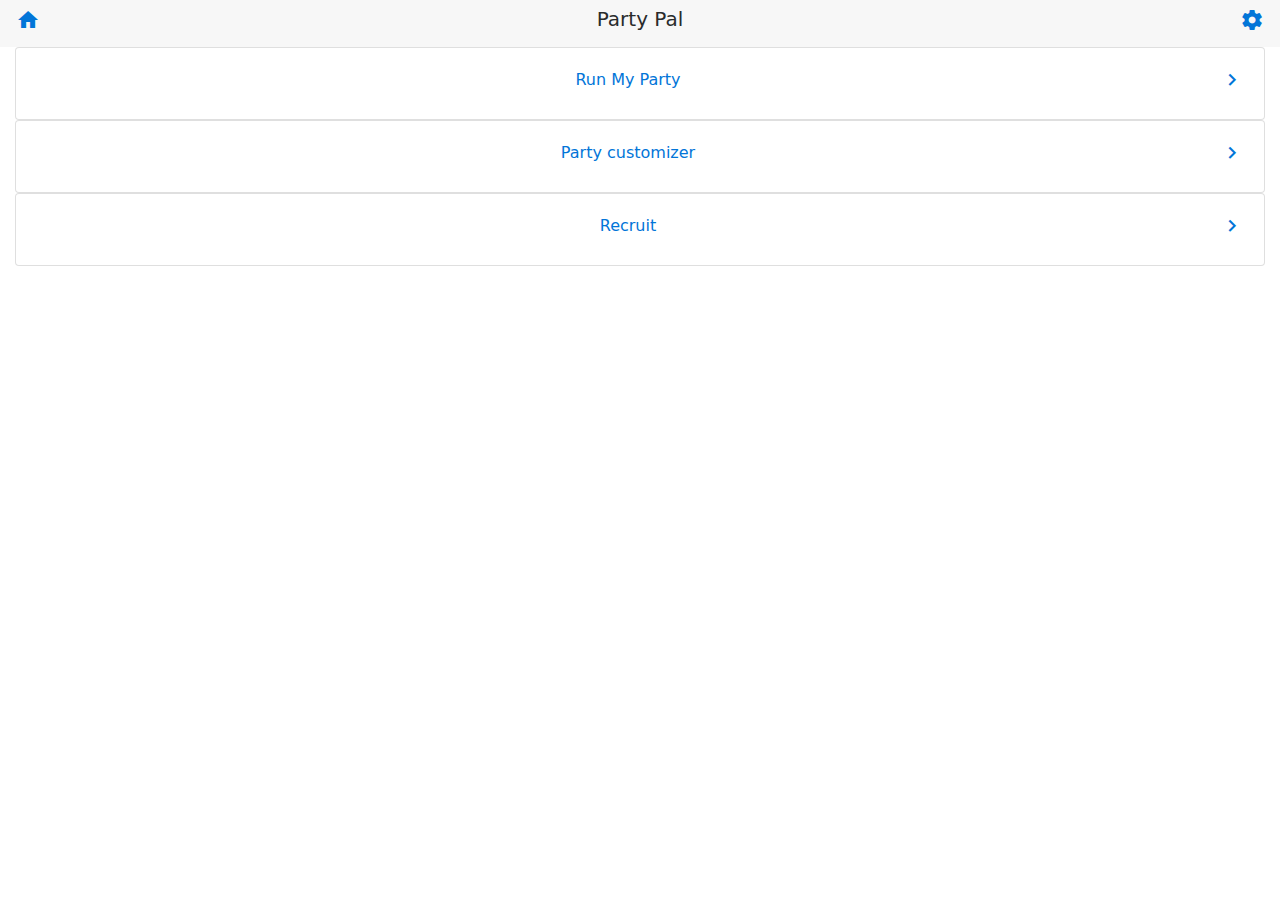
==== index.html @ d0ca40f1 "testing party pal" ====
<!doctype html>
<html lang="en">
<head>
  <meta charset="utf-8">
  <title>PartyPrepper</title>
  <base href="/">

  <!-- Hammer JS Touch Emulator: Uncomment if for desktop -->
  <!--<script src="http://cdn.rawgit.com/hammerjs/touchemulator/master/touch-emulator.js"></script>-->
  <!--<script>-->
    <!--TouchEmulator();-->
  <!--</script>-->

  <meta name="viewport" content="width=device-width, initial-scale=1">
  <link rel="icon" type="image/x-icon" href="favicon.ico">
</head>
<body>
  <app-root></app-root>
<script type="text/javascript" src="inline.bundle.js"></script><script type="text/javascript" src="polyfills.bundle.js"></script><script type="text/javascript" src="styles.bundle.js"></script><script type="text/javascript" src="vendor.bundle.js"></script><script type="text/javascript" src="main.bundle.js"></script></body>
</html>
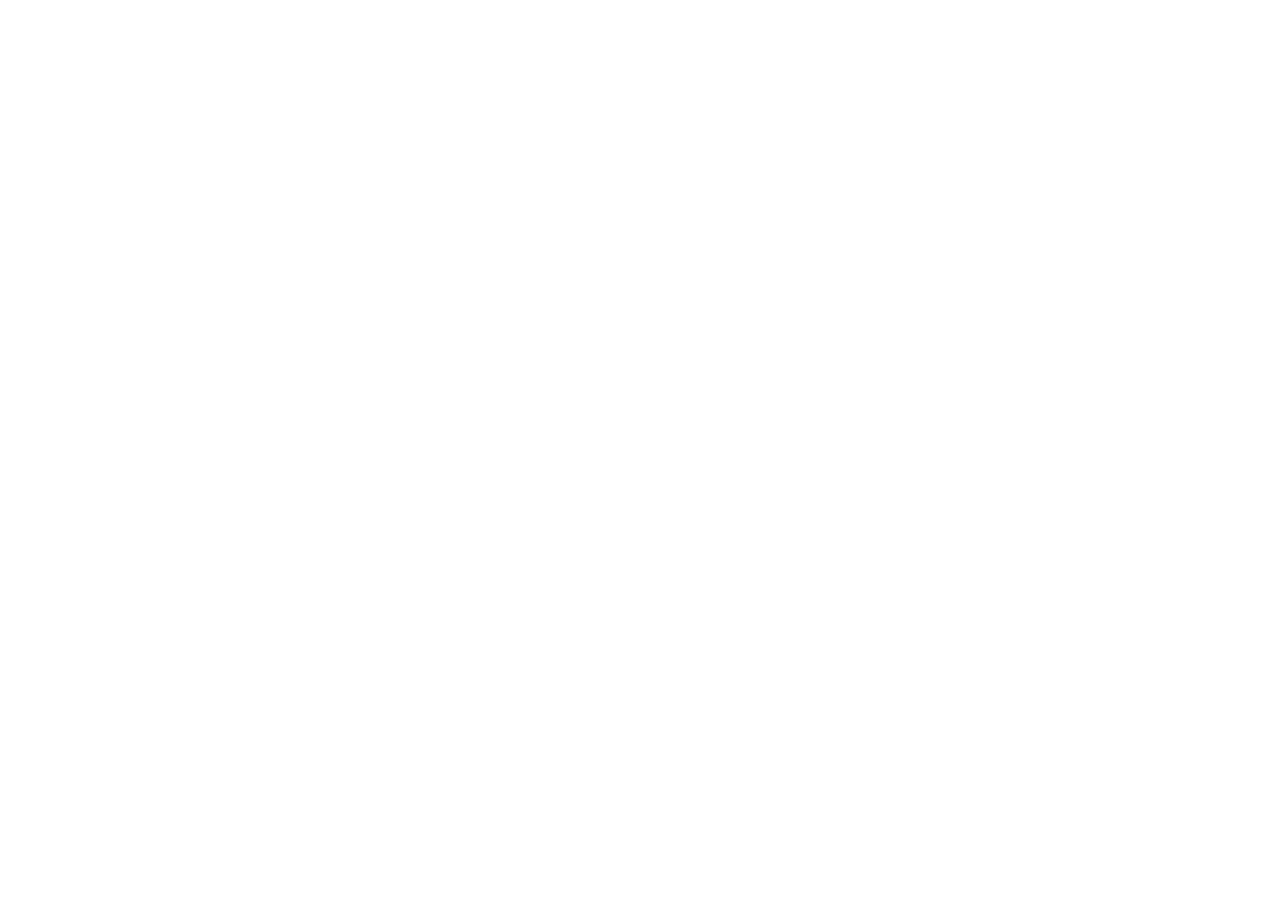
==== commit 2a36d156: "new stuff" ====
--- a/index.html
+++ b/index.html
@@ -1,20 +1 @@
-<!doctype html>
-<html lang="en">
-<head>
-  <meta charset="utf-8">
-  <title>PartyPrepper</title>
-  <base href="/">
-
-  <!-- Hammer JS Touch Emulator: Uncomment if for desktop -->
-  <!--<script src="http://cdn.rawgit.com/hammerjs/touchemulator/master/touch-emulator.js"></script>-->
-  <!--<script>-->
-    <!--TouchEmulator();-->
-  <!--</script>-->
-
-  <meta name="viewport" content="width=device-width, initial-scale=1">
-  <link rel="icon" type="image/x-icon" href="favicon.ico">
-</head>
-<body>
-  <app-root></app-root>
-<script type="text/javascript" src="inline.bundle.js"></script><script type="text/javascript" src="polyfills.bundle.js"></script><script type="text/javascript" src="styles.bundle.js"></script><script type="text/javascript" src="vendor.bundle.js"></script><script type="text/javascript" src="main.bundle.js"></script></body>
-</html>
+<!doctype html><html lang="en"><head><meta charset="utf-8"><title>Party Pal</title><base href="/"><!-- Hammer JS Touch Emulator: Uncomment if for desktop --><!--<script src="http://cdn.rawgit.com/hammerjs/touchemulator/master/touch-emulator.js"></script>--><!--<script>--><!--TouchEmulator();--><!--</script>--><meta name="viewport" content="width=device-width,initial-scale=1"><link rel="icon" type="image/x-icon" href="assets/images/pampered-pal-favicon.png"><link rel="manifest" href="assets/manifest.json"><link href="styles.126f97228aca8cd0221f.bundle.css" rel="stylesheet"/></head><body><app-root></app-root><script type="text/javascript" src="inline.328b2ddf58b8fcf422bc.bundle.js"></script><script type="text/javascript" src="polyfills.d0e1f424b0013ef51868.bundle.js"></script><script type="text/javascript" src="vendor.f7f2ecfe85cdbd61a0d4.bundle.js"></script><script type="text/javascript" src="main.cff960879d6c30791d9c.bundle.js"></script></body></html>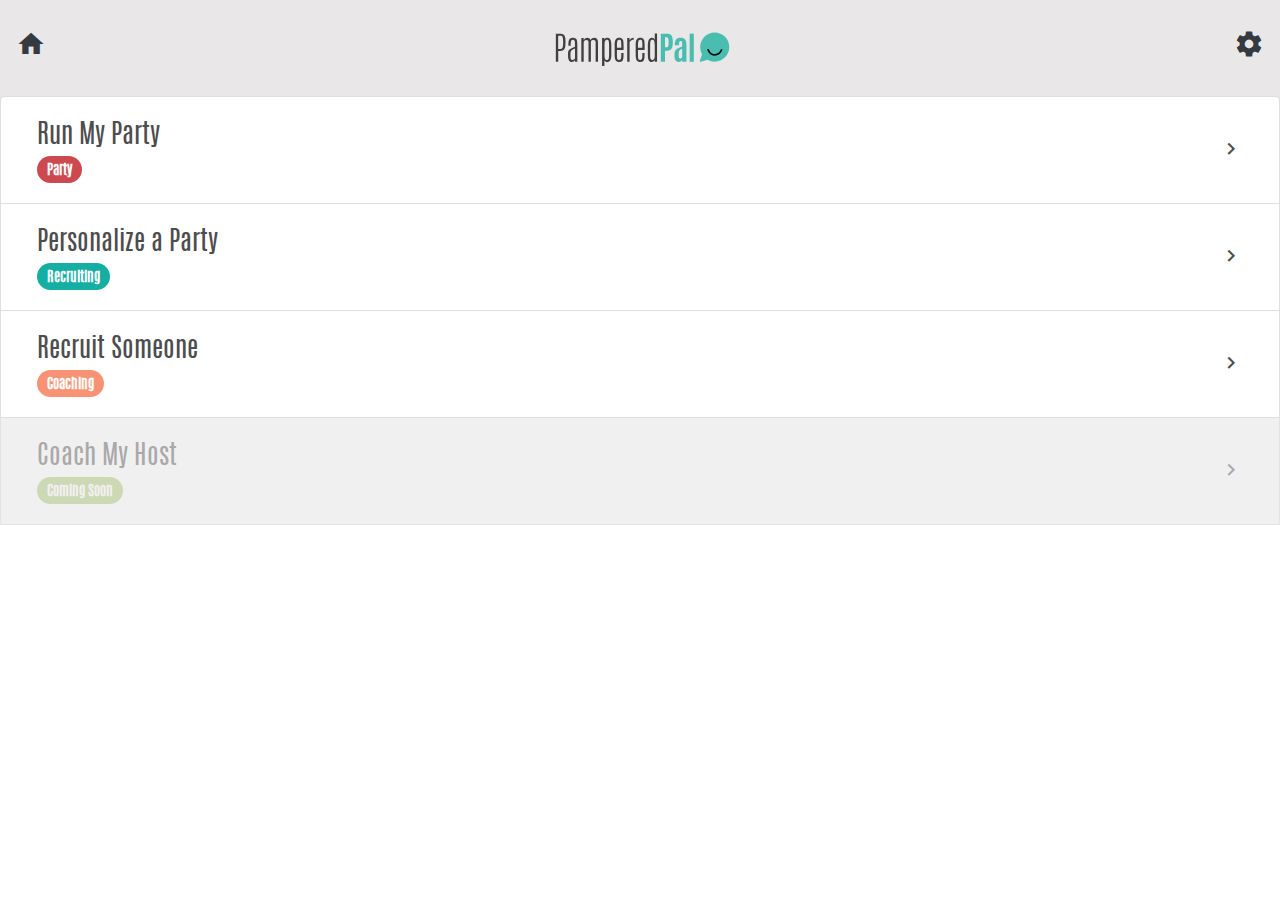
==== commit e0051c42: "notification changes" ====
--- a/index.html
+++ b/index.html
@@ -1 +1 @@
-<!doctype html><html lang="en"><head><meta charset="utf-8"><title>Party Pal</title><base href="/"><!-- Hammer JS Touch Emulator: Uncomment if for desktop --><!--<script src="http://cdn.rawgit.com/hammerjs/touchemulator/master/touch-emulator.js"></script>--><!--<script>--><!--TouchEmulator();--><!--</script>--><meta name="viewport" content="width=device-width,initial-scale=1"><link rel="icon" type="image/x-icon" href="assets/images/pampered-pal-favicon.png"><link rel="manifest" href="assets/manifest.json"><link href="styles.126f97228aca8cd0221f.bundle.css" rel="stylesheet"/></head><body><app-root></app-root><script type="text/javascript" src="inline.328b2ddf58b8fcf422bc.bundle.js"></script><script type="text/javascript" src="polyfills.d0e1f424b0013ef51868.bundle.js"></script><script type="text/javascript" src="vendor.f7f2ecfe85cdbd61a0d4.bundle.js"></script><script type="text/javascript" src="main.cff960879d6c30791d9c.bundle.js"></script></body></html>+<!doctype html><html lang="en"><head><meta charset="utf-8"><title>Pampered Pal</title><base href="/"><!-- Hammer JS Touch Emulator: Uncomment if for desktop --><!--<script src="http://cdn.rawgit.com/hammerjs/touchemulator/master/touch-emulator.js"></script>--><!--<script>--><!--TouchEmulator();--><!--</script>--><meta name="viewport" content="width=device-width,initial-scale=1"><link rel="icon" type="image/x-icon" href="assets/images/pampered-pal-favicon.png"><link rel="manifest" href="assets/manifest.json"><link href="styles.79b21856a70994ab1f66.bundle.css" rel="stylesheet"/></head><body><app-root></app-root><script type="text/javascript" src="inline.ac6337a714a608042f23.bundle.js"></script><script type="text/javascript" src="polyfills.9163b4c07072f4acea52.bundle.js"></script><script type="text/javascript" src="vendor.1a2e7ac0ac28cc5fd43e.bundle.js"></script><script type="text/javascript" src="main.cc31430e9d8f836faff4.bundle.js"></script></body></html>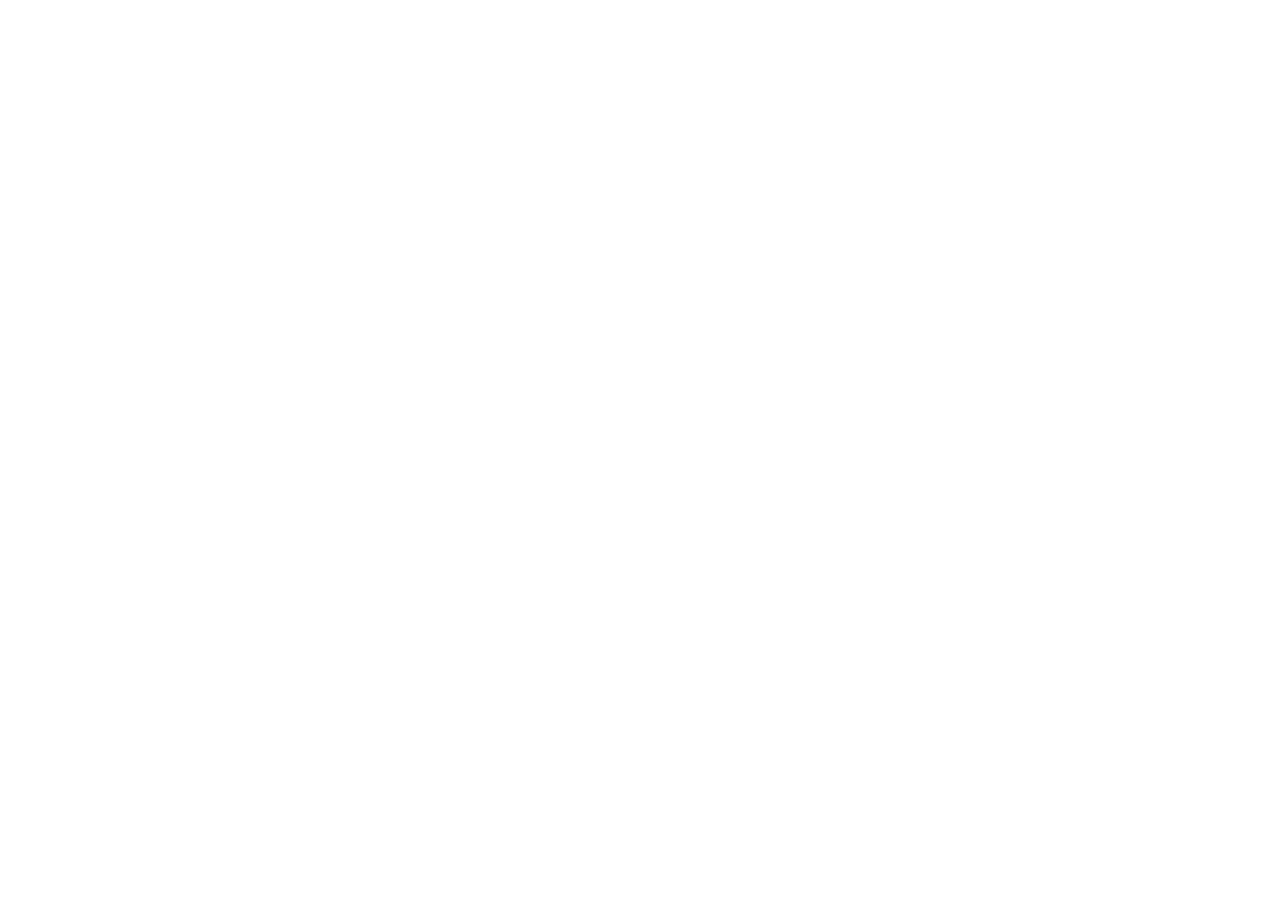
==== commit fe0e25a5: "video background" ====
--- a/index.html
+++ b/index.html
@@ -1 +1,10 @@
-<!doctype html><html lang="en"><head><meta charset="utf-8"><title>Pampered Pal</title><base href="/"><!-- Hammer JS Touch Emulator: Uncomment if for desktop --><!--<script src="http://cdn.rawgit.com/hammerjs/touchemulator/master/touch-emulator.js"></script>--><!--<script>--><!--TouchEmulator();--><!--</script>--><meta name="viewport" content="width=device-width,initial-scale=1"><link rel="icon" type="image/x-icon" href="assets/images/pampered-pal-favicon.png"><link rel="manifest" href="assets/manifest.json"><link href="styles.79b21856a70994ab1f66.bundle.css" rel="stylesheet"/></head><body><app-root></app-root><script type="text/javascript" src="inline.ac6337a714a608042f23.bundle.js"></script><script type="text/javascript" src="polyfills.9163b4c07072f4acea52.bundle.js"></script><script type="text/javascript" src="vendor.1a2e7ac0ac28cc5fd43e.bundle.js"></script><script type="text/javascript" src="main.cc31430e9d8f836faff4.bundle.js"></script></body></html>+<!doctype html><html lang="en"><head><meta charset="utf-8"><title>SuOrganics</title><base href="/"><meta name="viewport" content="width=device-width,initial-scale=1"><link rel="icon" type="image/x-icon" href="favicon.ico"><meta http-equiv="X-UA-Compatible" content="IE=edge,chrome=1"/><meta content="width=device-width,initial-scale=1,maximum-scale=1,user-scalable=0" name="viewport"/><meta name="viewport" content="width=device-width"/><link href="https://fonts.googleapis.com/css?family=Open+Sans:300italic,400italic,600italic,700italic,800italic,400,300,600,700,800" rel="stylesheet" type="text/css"><link href="styles.c3f2c1430c451d2931f6.bundle.css" rel="stylesheet"/></head><body><app-root></app-root><!-- Global site tag (gtag.js) - Google Analytics --><script async src="https://www.googletagmanager.com/gtag/js?id=UA-111545798-1"></script><script>window.dataLayer = window.dataLayer || [];
+    function gtag(){dataLayer.push(arguments);}
+    gtag('js', new Date());
+
+    gtag('config', 'UA-111545798-1');</script><!-- BEGIN PRIVY ASYNCHRONOUS WIDGET CODE --><script type="text/javascript">var _d_site = _d_site || '1CEAA455D6D7EA02A7450A99';
+    (function(p, r, i, v, y) {
+      p[i] = p[i] || function() { (p[i].q = p[i].q || []).push(arguments) };
+      v = r.createElement('script'); v.async = 1; v.src = '//widget.privy.com/assets/widget.js';
+      y = r.getElementsByTagName('script')[0]; y.parentNode.insertBefore(v, y);
+    })(window, document, 'Privy');</script><!-- END PRIVY ASYNCHRONOUS WIDGET CODE --><script type="text/javascript" src="inline.2a736667731bd08e9f67.bundle.js"></script><script type="text/javascript" src="polyfills.038ebef1be88f3bc7ce7.bundle.js"></script><script type="text/javascript" src="vendor.26b67b75df162cfeb074.bundle.js"></script><script type="text/javascript" src="main.af06e4aa802d6aa28aee.bundle.js"></script></body></html>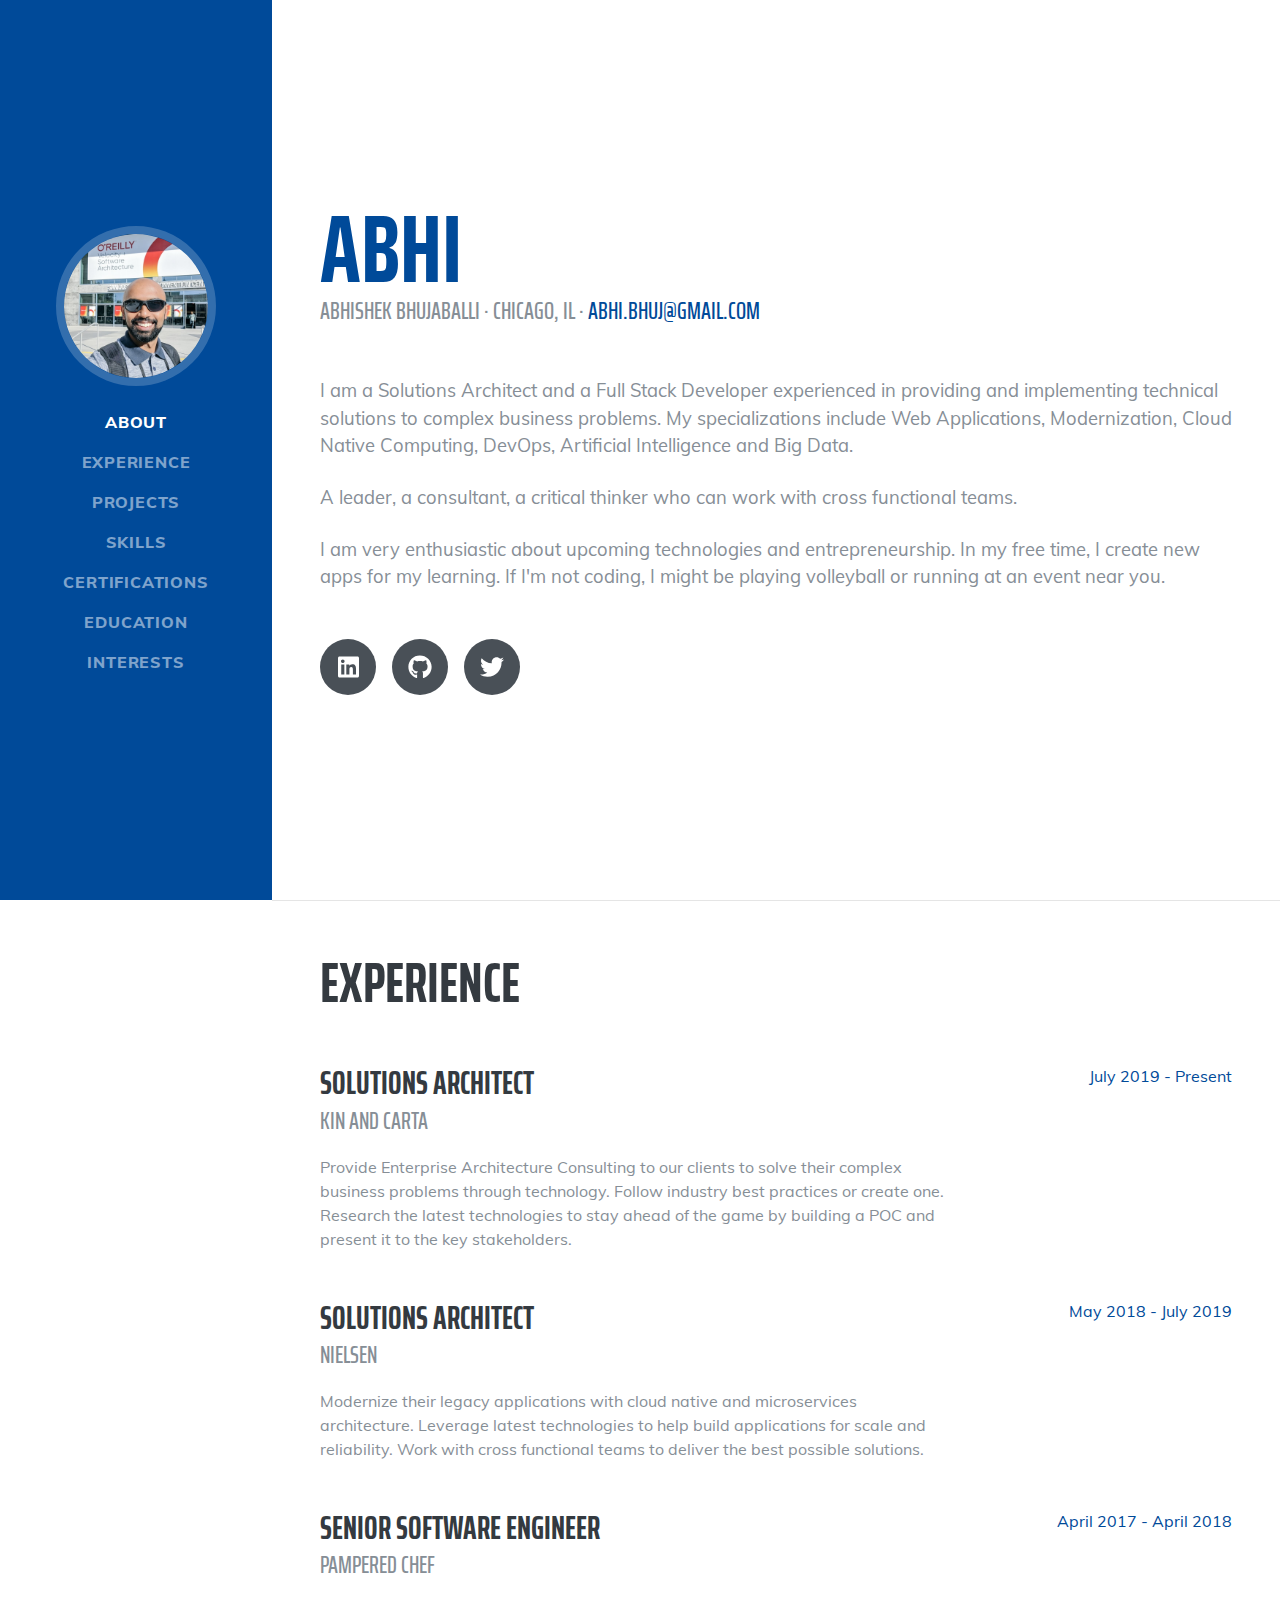
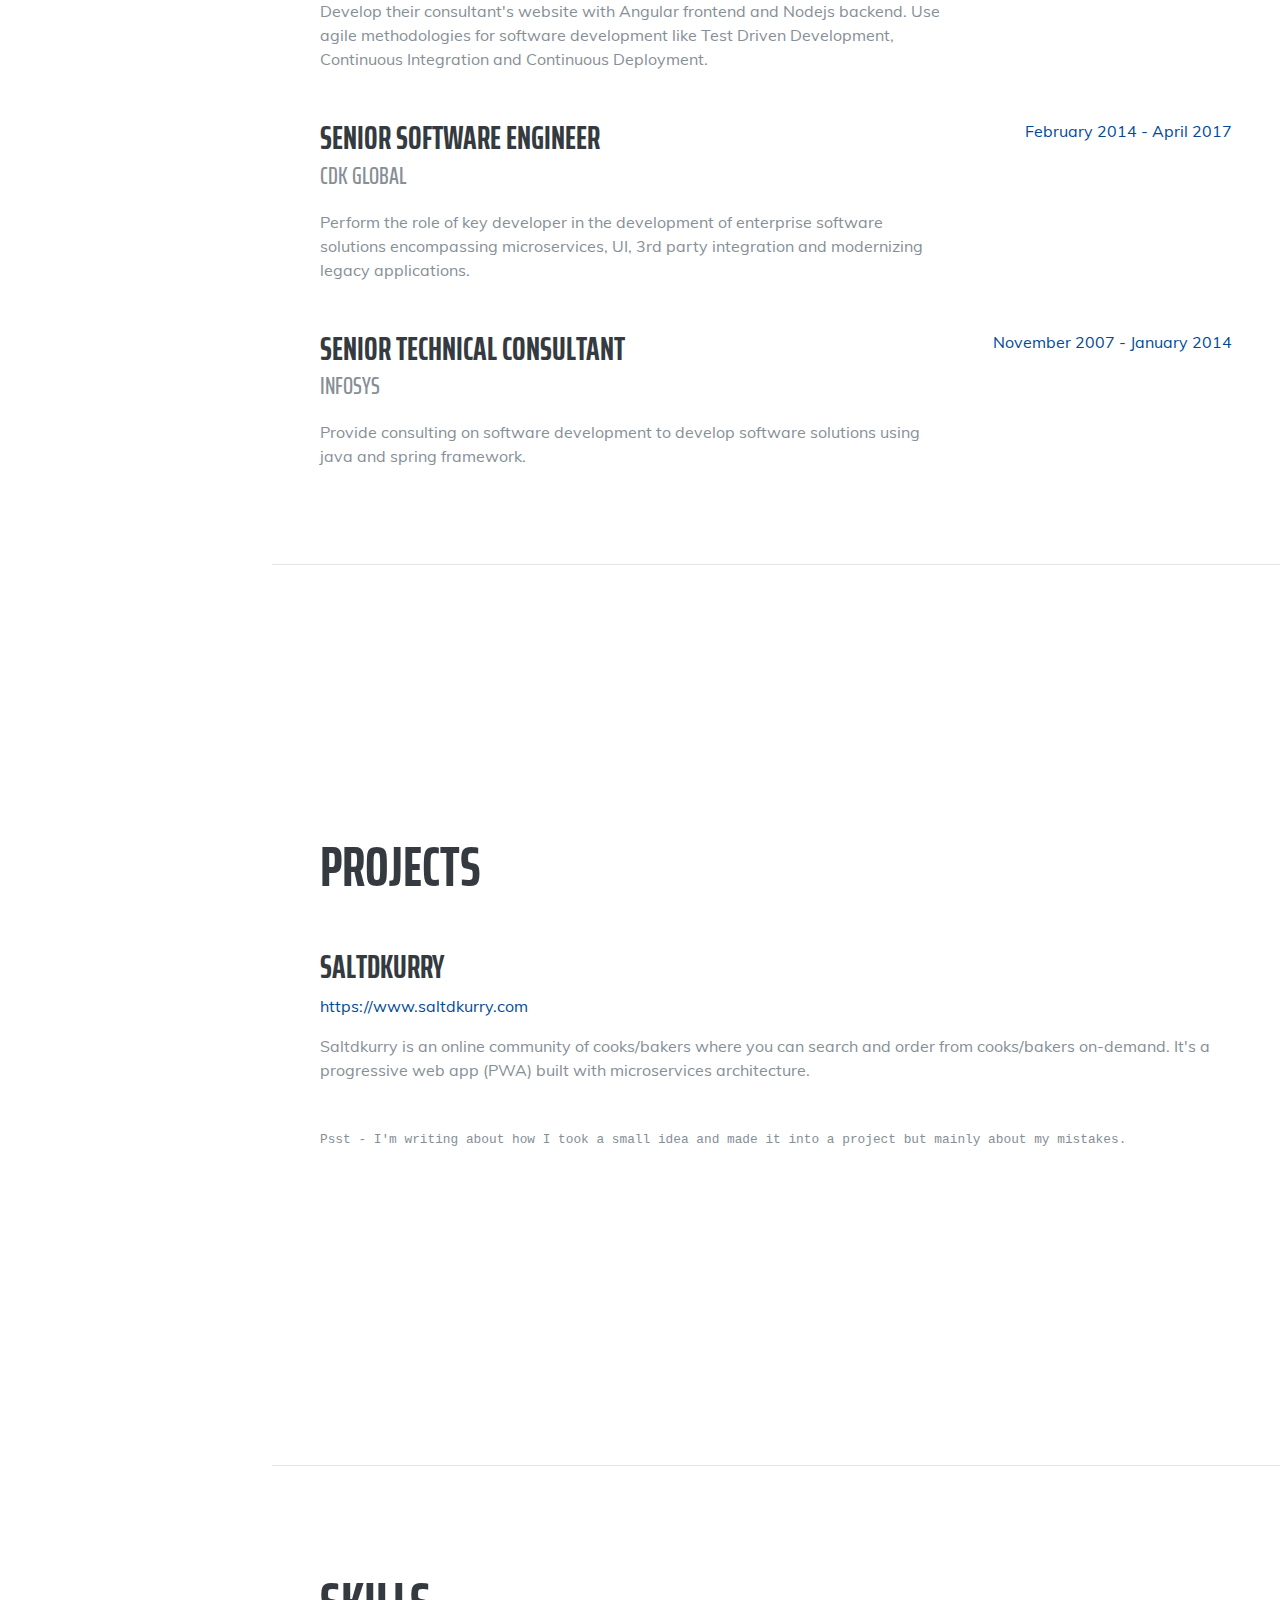
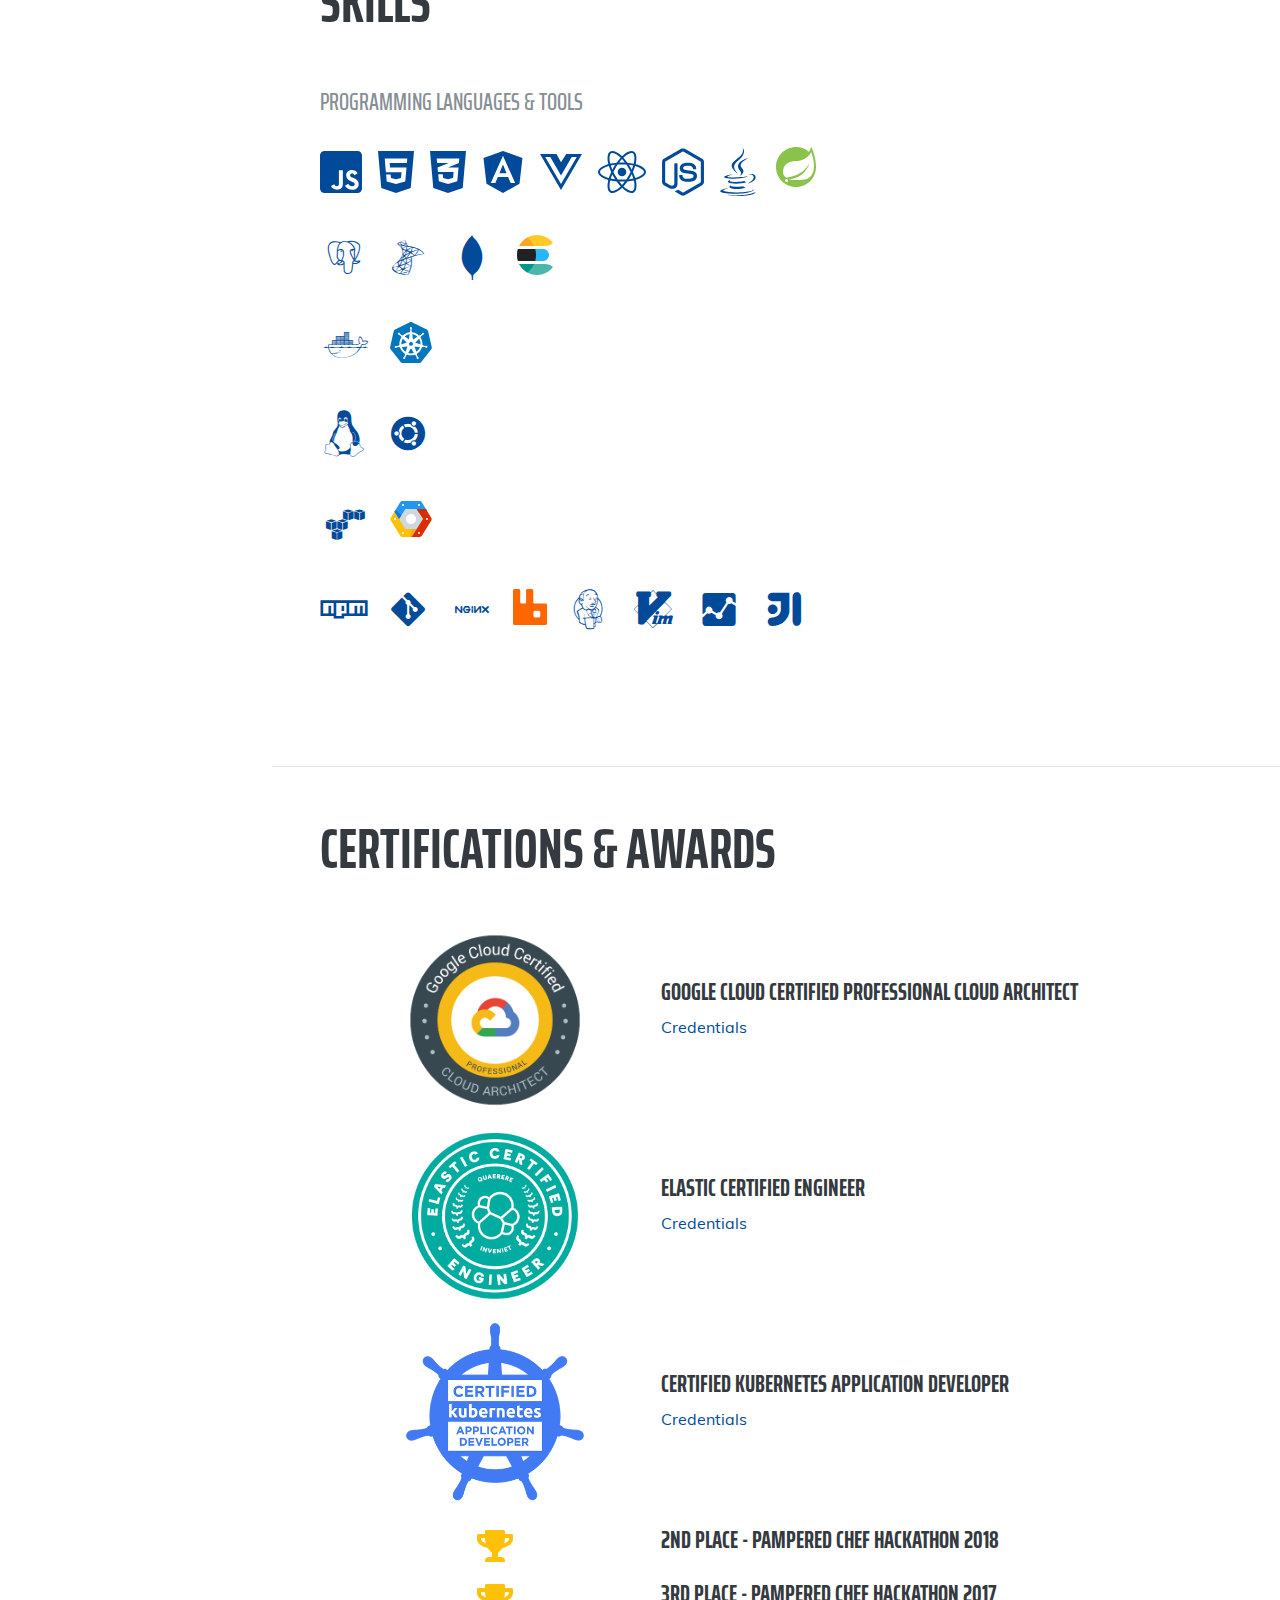
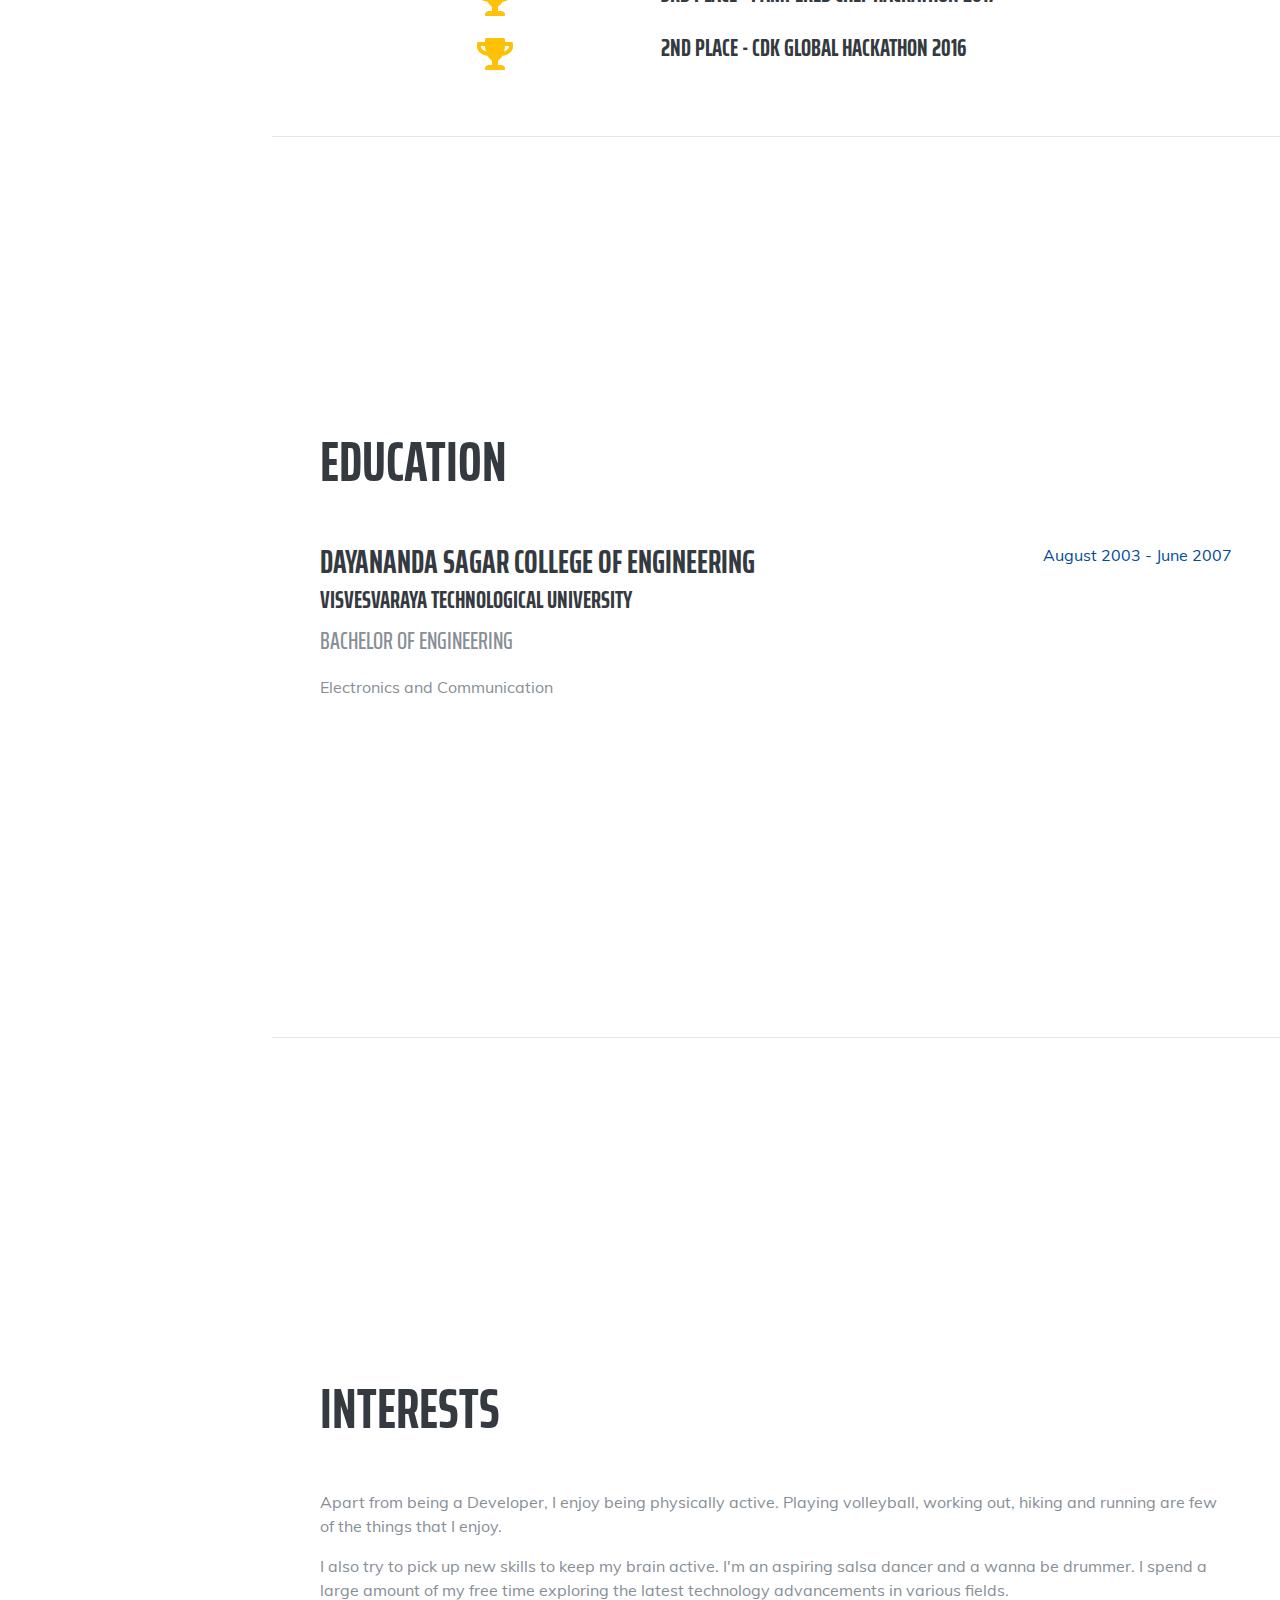
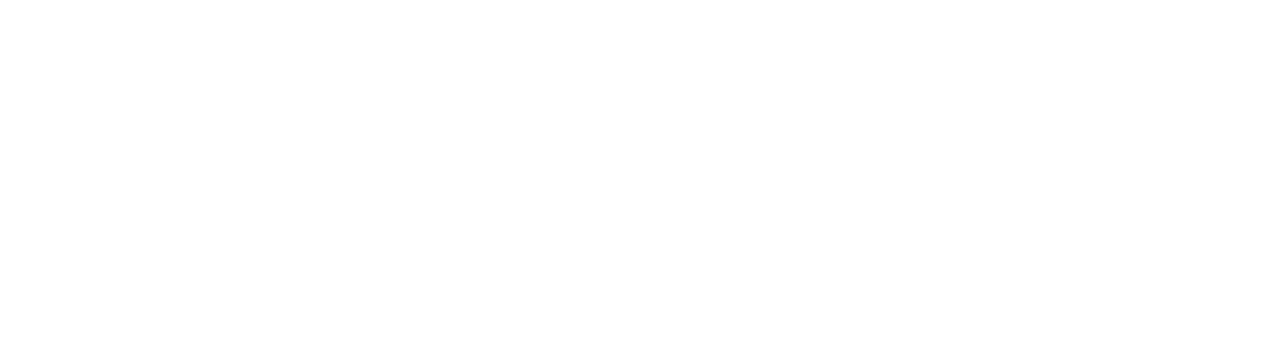
==== commit af46a772: "abhi's portfolio" ====
--- a/index.html
+++ b/index.html
@@ -1,10 +1 @@
-<!doctype html><html lang="en"><head><meta charset="utf-8"><title>SuOrganics</title><base href="/"><meta name="viewport" content="width=device-width,initial-scale=1"><link rel="icon" type="image/x-icon" href="favicon.ico"><meta http-equiv="X-UA-Compatible" content="IE=edge,chrome=1"/><meta content="width=device-width,initial-scale=1,maximum-scale=1,user-scalable=0" name="viewport"/><meta name="viewport" content="width=device-width"/><link href="https://fonts.googleapis.com/css?family=Open+Sans:300italic,400italic,600italic,700italic,800italic,400,300,600,700,800" rel="stylesheet" type="text/css"><link href="styles.c3f2c1430c451d2931f6.bundle.css" rel="stylesheet"/></head><body><app-root></app-root><!-- Global site tag (gtag.js) - Google Analytics --><script async src="https://www.googletagmanager.com/gtag/js?id=UA-111545798-1"></script><script>window.dataLayer = window.dataLayer || [];
-    function gtag(){dataLayer.push(arguments);}
-    gtag('js', new Date());
-
-    gtag('config', 'UA-111545798-1');</script><!-- BEGIN PRIVY ASYNCHRONOUS WIDGET CODE --><script type="text/javascript">var _d_site = _d_site || '1CEAA455D6D7EA02A7450A99';
-    (function(p, r, i, v, y) {
-      p[i] = p[i] || function() { (p[i].q = p[i].q || []).push(arguments) };
-      v = r.createElement('script'); v.async = 1; v.src = '//widget.privy.com/assets/widget.js';
-      y = r.getElementsByTagName('script')[0]; y.parentNode.insertBefore(v, y);
-    })(window, document, 'Privy');</script><!-- END PRIVY ASYNCHRONOUS WIDGET CODE --><script type="text/javascript" src="inline.2a736667731bd08e9f67.bundle.js"></script><script type="text/javascript" src="polyfills.038ebef1be88f3bc7ce7.bundle.js"></script><script type="text/javascript" src="vendor.26b67b75df162cfeb074.bundle.js"></script><script type="text/javascript" src="main.af06e4aa802d6aa28aee.bundle.js"></script></body></html>+<!DOCTYPE html><html lang=en><head><meta charset=utf-8><meta http-equiv=X-UA-Compatible content="IE=edge"><meta name=viewport content="width=device-width,initial-scale=1"><link rel=icon href=/favicon.ico><title>Abhi's Portfolio</title><link rel=stylesheet href=fonts.css><link href=/css/app.fbbfa97f.css rel=preload as=style><link href=/js/app.845a282a.js rel=preload as=script><link href=/js/chunk-vendors.cf3a3547.js rel=preload as=script><link href=/css/app.fbbfa97f.css rel=stylesheet></head><body><noscript><strong>We're sorry but this site doesn't work properly without JavaScript enabled. Please enable it to continue.</strong></noscript><div id=app></div><script src=/js/chunk-vendors.cf3a3547.js></script><script src=/js/app.845a282a.js></script></body></html>